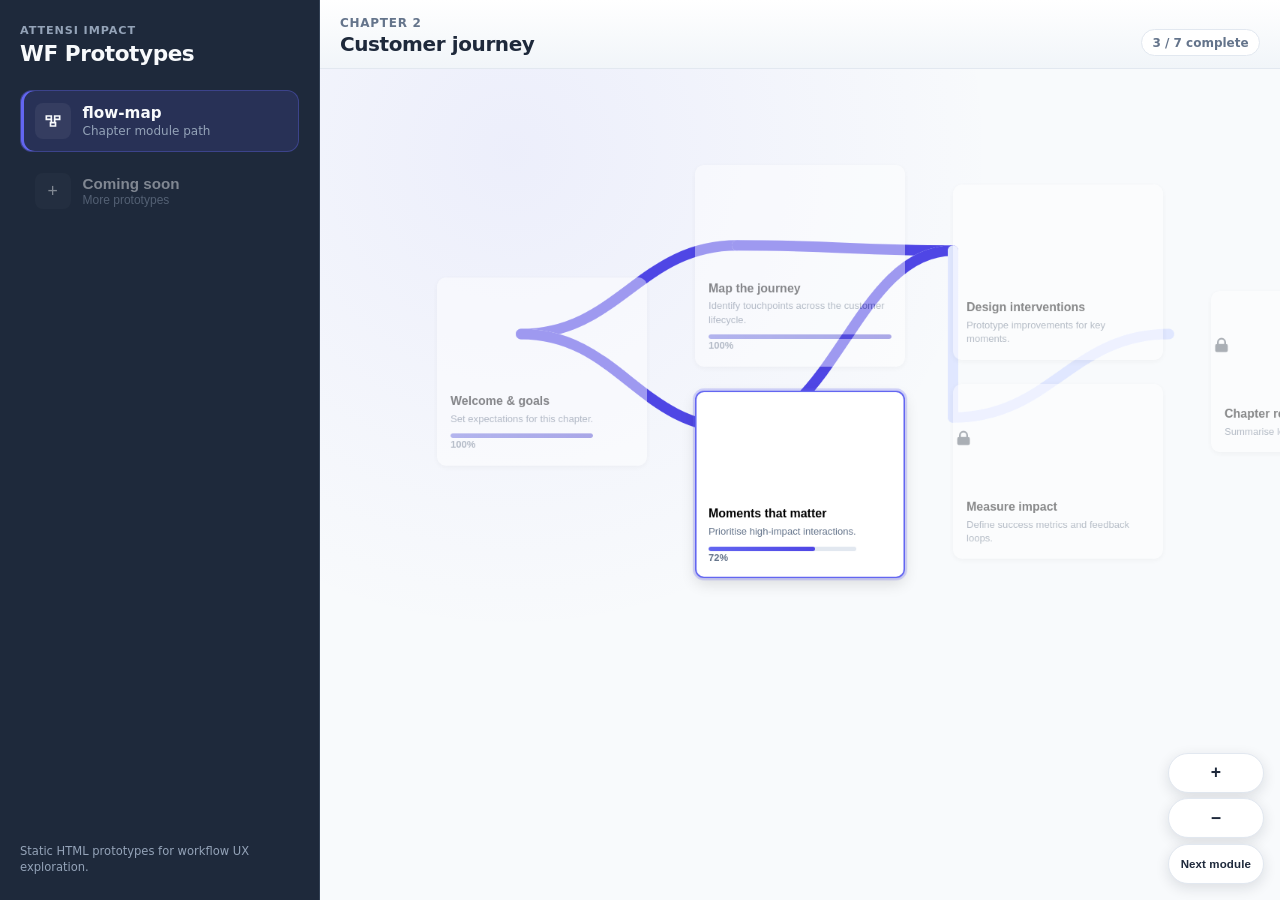
==== index.html @ a002567e "Add WF prototype hub with flow-map chapter path design. Co-authored-by: Cursor <cursoragent@cursor.c" ====
<!DOCTYPE html>
<html lang="en">
  <head>
    <meta charset="UTF-8" />
    <meta name="viewport" content="width=device-width, initial-scale=1.0" />
    <title>WF Prototypes</title>
    <link rel="stylesheet" href="css/launcher.css" />
  </head>
  <body>
    <main class="shell">
      <aside class="panel" aria-label="Prototype navigation">
        <header class="panel__header">
          <p class="panel__eyebrow">Attensi IMPACT</p>
          <h1 class="panel__title">WF Prototypes</h1>
        </header>

        <nav class="panel__nav">
          <ul class="prototype-list">
            <li>
              <a class="prototype-btn prototype-btn--active" href="flow-map/">
                <span class="prototype-btn__icon" aria-hidden="true">
                  <svg viewBox="0 0 24 24" fill="none" stroke="currentColor" stroke-width="2">
                    <path d="M4 6h6v4H4zM14 6h6v4h-6zM9 14h6v4H9z" />
                    <path d="M10 10v4M14 10v4" />
                  </svg>
                </span>
                <span class="prototype-btn__text">
                  <span class="prototype-btn__label">flow-map</span>
                  <span class="prototype-btn__desc">Chapter module path</span>
                </span>
              </a>
            </li>
            <li>
              <button class="prototype-btn prototype-btn--soon" type="button" disabled>
                <span class="prototype-btn__icon" aria-hidden="true">+</span>
                <span class="prototype-btn__text">
                  <span class="prototype-btn__label">Coming soon</span>
                  <span class="prototype-btn__desc">More prototypes</span>
                </span>
              </button>
            </li>
          </ul>
        </nav>

        <footer class="panel__footer">
          <p>Static HTML prototypes for workflow UX exploration.</p>
        </footer>
      </aside>

      <section class="preview" aria-label="Prototype preview">
        <iframe
          class="preview__frame"
          src="flow-map/"
          title="flow-map prototype"
          name="prototype-frame"
        ></iframe>
      </section>
    </main>
  </body>
</html>
---- css/launcher.css ----
*,
*::before,
*::after {
  box-sizing: border-box;
}

:root {
  --bg: #0f172a;
  --panel: #1e293b;
  --panel-border: #334155;
  --text: #f8fafc;
  --muted: #94a3b8;
  --accent: #6366f1;
  --accent-soft: rgba(99, 102, 241, 0.15);
}

html,
body {
  margin: 0;
  height: 100%;
  font-family:
    'Inter',
    system-ui,
    -apple-system,
    BlinkMacSystemFont,
    'Segoe UI',
    sans-serif;
  background: var(--bg);
  color: var(--text);
}

.shell {
  display: grid;
  grid-template-columns: minmax(260px, 320px) 1fr;
  height: 100vh;
  min-height: 100dvh;
}

.panel {
  display: flex;
  flex-direction: column;
  gap: 1.5rem;
  padding: 1.5rem 1.25rem;
  background: var(--panel);
  border-right: 1px solid var(--panel-border);
}

.panel__eyebrow {
  margin: 0 0 0.25rem;
  font-size: 0.7rem;
  font-weight: 600;
  letter-spacing: 0.08em;
  text-transform: uppercase;
  color: var(--muted);
}

.panel__title {
  margin: 0;
  font-size: 1.35rem;
  font-weight: 700;
  letter-spacing: -0.02em;
}

.panel__nav {
  flex: 1;
}

.prototype-list {
  list-style: none;
  margin: 0;
  padding: 0;
  display: flex;
  flex-direction: column;
  gap: 0.5rem;
}

.prototype-btn {
  display: flex;
  align-items: center;
  gap: 0.75rem;
  width: 100%;
  padding: 0.75rem 0.85rem;
  border: 1px solid transparent;
  border-radius: 0.75rem;
  background: transparent;
  color: inherit;
  text-decoration: none;
  text-align: left;
  cursor: pointer;
  transition:
    background 150ms ease,
    border-color 150ms ease;
}

.prototype-btn:hover:not(:disabled),
.prototype-btn--active {
  background: var(--accent-soft);
  border-color: rgba(99, 102, 241, 0.35);
}

.prototype-btn--active {
  box-shadow: inset 3px 0 0 var(--accent);
}

.prototype-btn--soon {
  opacity: 0.45;
  cursor: not-allowed;
}

.prototype-btn__icon {
  display: grid;
  place-items: center;
  width: 2.25rem;
  height: 2.25rem;
  border-radius: 0.5rem;
  background: rgba(255, 255, 255, 0.06);
  font-size: 1.1rem;
  flex-shrink: 0;
}

.prototype-btn__icon svg {
  width: 1.25rem;
  height: 1.25rem;
}

.prototype-btn__text {
  display: flex;
  flex-direction: column;
  gap: 0.1rem;
  min-width: 0;
}

.prototype-btn__label {
  font-size: 0.95rem;
  font-weight: 600;
}

.prototype-btn__desc {
  font-size: 0.75rem;
  color: var(--muted);
}

.panel__footer {
  font-size: 0.72rem;
  line-height: 1.45;
  color: var(--muted);
}

.panel__footer p {
  margin: 0;
}

.preview {
  position: relative;
  min-width: 0;
  background: #f1f5f9;
}

.preview__frame {
  position: absolute;
  inset: 0;
  width: 100%;
  height: 100%;
  border: 0;
  background: #fff;
}

@media (max-width: 768px) {
  .shell {
    grid-template-columns: 1fr;
    grid-template-rows: auto 1fr;
  }

  .panel {
    border-right: none;
    border-bottom: 1px solid var(--panel-border);
    padding-block: 1rem;
  }

  .panel__footer {
    display: none;
  }
}
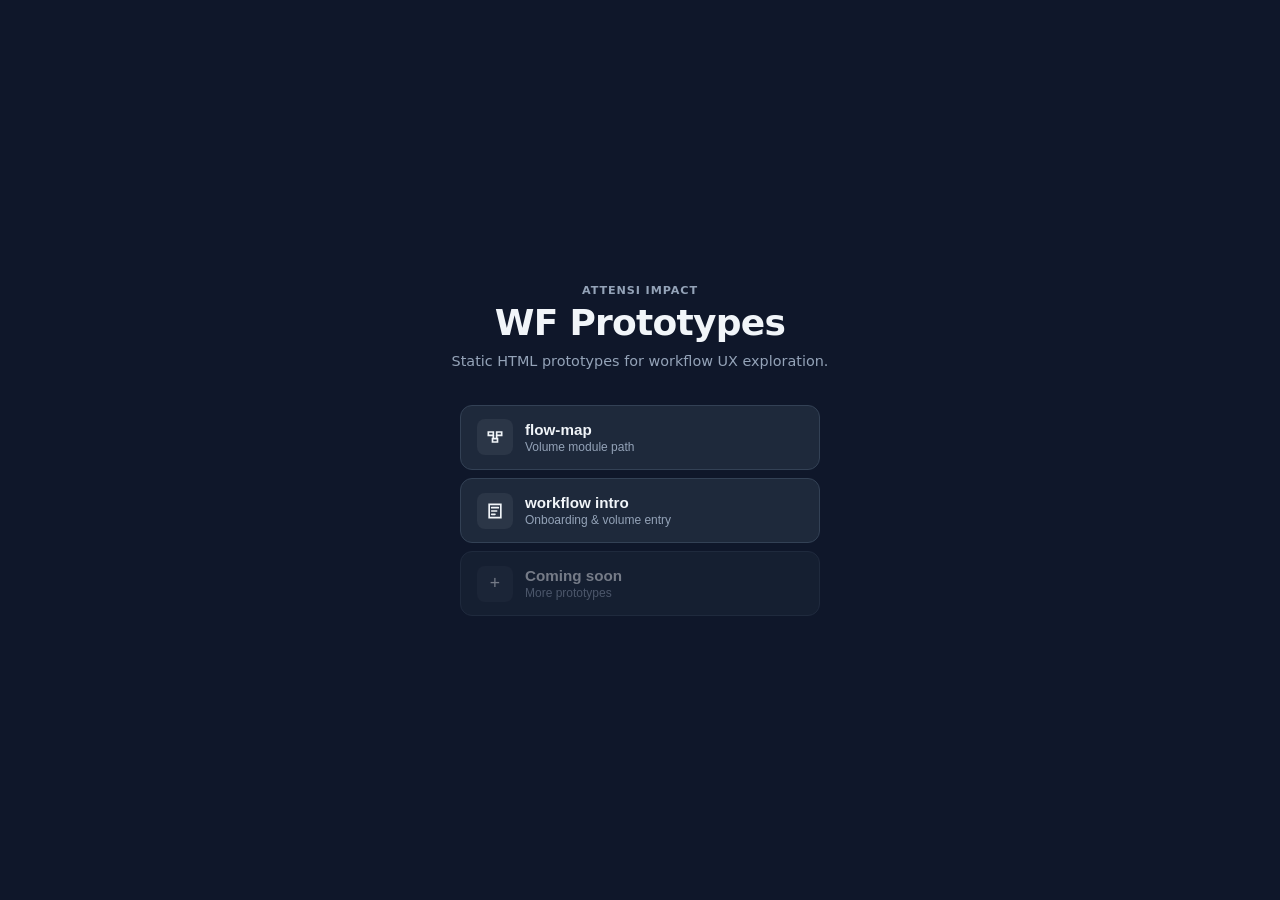
==== commit 807f5bc5: "Add workflow intro, corporate skin, and prototype tooling. Introduces the full chapter path experien" ====
--- a/index.html
+++ b/index.html
@@ -1,23 +1,31 @@
 <!DOCTYPE html>
-<html lang="en">
+<html lang="en" data-skin="space" data-appearance="dark" data-corporate-appearance="image" data-module-layout="clean">
   <head>
     <meta charset="UTF-8" />
     <meta name="viewport" content="width=device-width, initial-scale=1.0" />
     <title>WF Prototypes</title>
+    <link rel="stylesheet" href="css/theme.css" />
+    <link rel="stylesheet" href="css/cheat-panel.css" />
     <link rel="stylesheet" href="css/launcher.css" />
   </head>
   <body>
     <main class="shell">
-      <aside class="panel" aria-label="Prototype navigation">
-        <header class="panel__header">
-          <p class="panel__eyebrow">Attensi IMPACT</p>
-          <h1 class="panel__title">WF Prototypes</h1>
+      <section class="home" id="home" aria-label="Prototype hub">
+        <header class="home__header">
+          <p class="home__eyebrow">Attensi IMPACT</p>
+          <h1 class="home__title">WF Prototypes</h1>
+          <p class="home__lead">Static HTML prototypes for workflow UX exploration.</p>
         </header>
 
-        <nav class="panel__nav">
+        <nav class="home__nav" aria-label="Choose a prototype">
           <ul class="prototype-list">
             <li>
-              <a class="prototype-btn prototype-btn--active" href="flow-map/">
+              <button
+                class="prototype-btn"
+                type="button"
+                data-prototype="flow-map/"
+                data-title="flow-map prototype"
+              >
                 <span class="prototype-btn__icon" aria-hidden="true">
                   <svg viewBox="0 0 24 24" fill="none" stroke="currentColor" stroke-width="2">
                     <path d="M4 6h6v4H4zM14 6h6v4h-6zM9 14h6v4H9z" />
@@ -26,9 +34,28 @@
                 </span>
                 <span class="prototype-btn__text">
                   <span class="prototype-btn__label">flow-map</span>
-                  <span class="prototype-btn__desc">Chapter module path</span>
+                  <span class="prototype-btn__desc">Volume module path</span>
                 </span>
-              </a>
+              </button>
+            </li>
+            <li>
+              <button
+                class="prototype-btn"
+                type="button"
+                data-prototype="workflow-intro/"
+                data-title="workflow intro prototype"
+              >
+                <span class="prototype-btn__icon" aria-hidden="true">
+                  <svg viewBox="0 0 24 24" fill="none" stroke="currentColor" stroke-width="2">
+                    <path d="M5 4h14v16H5z" />
+                    <path d="M8 8h8M8 12h6M8 16h4" stroke-linecap="round" />
+                  </svg>
+                </span>
+                <span class="prototype-btn__text">
+                  <span class="prototype-btn__label">workflow intro</span>
+                  <span class="prototype-btn__desc">Onboarding & volume entry</span>
+                </span>
+              </button>
             </li>
             <li>
               <button class="prototype-btn prototype-btn--soon" type="button" disabled>
@@ -41,20 +68,23 @@
             </li>
           </ul>
         </nav>
+      </section>
 
-        <footer class="panel__footer">
-          <p>Static HTML prototypes for workflow UX exploration.</p>
-        </footer>
-      </aside>
+    </main>
 
-      <section class="preview" aria-label="Prototype preview">
-        <iframe
-          class="preview__frame"
-          src="flow-map/"
-          title="flow-map prototype"
-          name="prototype-frame"
-        ></iframe>
-      </section>
-    </main>
+    <script>
+      (function () {
+        function purgeStaleCheatPanel() {
+          var panel = document.getElementById('wf-cheat-panel');
+          if (panel && !panel.querySelector('[data-skin]')) panel.remove();
+        }
+        purgeStaleCheatPanel();
+        window.addEventListener('pageshow', function (e) {
+          if (e.persisted) purgeStaleCheatPanel();
+        });
+      })();
+    </script>
+    <script src="js/cheat-panel.js?v=corporate-hero-office-1" type="module"></script>
+    <script src="js/launcher.js" type="module"></script>
   </body>
 </html>
--- a/css/theme.css
+++ b/css/theme.css
@@ -0,0 +1,190 @@
+/* Global skins, space appearance, corporate appearance, + theme colour (cheat panel) */
+
+:root {
+  --theme-color: #6baed0;
+  --theme-color-soft: rgba(107, 174, 208, 0.15);
+  --theme-color-ring: rgba(107, 174, 208, 0.45);
+  --theme-color-strong: rgba(107, 174, 208, 0.65);
+  --theme-color-fill: rgba(107, 174, 208, 0.72);
+}
+
+/* —— Space skin · dark (starfield) —— */
+html[data-skin='space'][data-appearance='dark'],
+html:not([data-skin])[data-appearance='dark'] {
+  --surface-primary: #0a0e1a;
+  --surface-secondary: #121a2e;
+  --text-primary: #f1f5f9;
+  --text-muted: #94a3b8;
+  --hub-bg: #0f172a;
+  --hub-panel: #1e293b;
+  --hub-panel-border: #334155;
+  --hub-icon-bg: rgba(255, 255, 255, 0.06);
+  --map-bg: #1a2234;
+  --map-grid-dot: rgba(255, 255, 255, 0.06);
+  --map-header-fade: linear-gradient(180deg, rgba(26, 34, 52, 0.95) 0%, transparent 100%);
+  --map-text: #e2e8f0;
+  --map-text-muted: #94a3b8;
+  --map-card-bg: #ffffff;
+  --map-control-bg: #1e293b;
+  --map-control-text: #f1f5f9;
+  --map-control-border: rgba(255, 255, 255, 0.1);
+  --lane-track: #2d3f52;
+  --lane-fill: color-mix(in srgb, var(--theme-color) 55%, #2d3f52);
+  --lane-fill-done: var(--theme-color);
+  --intro-sky-visible: 1;
+  --void-glow: rgba(120, 160, 220, 0.35);
+}
+
+/* —— Space skin · light (abstract void) —— */
+html[data-skin='space'][data-appearance='light'],
+html:not([data-skin])[data-appearance='light'] {
+  --surface-primary: #ffffff;
+  --surface-secondary: #f2f5f7;
+  --text-primary: #1e293b;
+  --text-muted: #64748b;
+  --hub-bg: #f2f5f7;
+  --hub-panel: #ffffff;
+  --hub-panel-border: #e2e8f0;
+  --hub-icon-bg: rgba(15, 23, 42, 0.05);
+  --map-bg: #f2f5f7;
+  --map-grid-dot: rgba(15, 23, 42, 0.06);
+  --map-header-fade: linear-gradient(180deg, rgba(255, 255, 255, 0.95) 0%, transparent 100%);
+  --map-text: #1e293b;
+  --map-text-muted: #64748b;
+  --map-card-bg: #ffffff;
+  --map-control-bg: #ffffff;
+  --map-control-text: #1e293b;
+  --map-control-border: rgba(15, 23, 42, 0.08);
+  --lane-track: #d4dee8;
+  --lane-fill: color-mix(in srgb, var(--theme-color) 50%, #d4dee8);
+  --lane-fill-done: var(--theme-color);
+  --intro-sky-visible: 1;
+  --void-top: #ffffff;
+  --void-mid: #f2f5f7;
+  --void-horizon: #e2e7f0;
+  --void-floor: #d8dee9;
+  --void-glow: rgba(255, 255, 255, 0.9);
+  --void-haze: rgba(200, 210, 228, 0.5);
+}
+
+/* Shared module accent (inside cards + UI details) */
+.module-card--start,
+.module-card.focus-ring,
+.module-card.is-focused {
+  box-shadow:
+    0 0 0 2px var(--theme-color-ring),
+    0 0 1.5px rgba(0, 0, 0, 0.05),
+    0 4.8px 10.2px rgba(0, 0, 0, 0.05);
+}
+
+.module-card.focus-ring,
+.module-card.is-focused {
+  box-shadow:
+    0 0 0 2px var(--theme-color-strong),
+    0 0 1.5px rgba(0, 0, 0, 0.05),
+    0 6px 14px rgba(0, 0, 0, 0.08);
+}
+
+.module-thumb::after {
+  content: '';
+  position: absolute;
+  left: 0;
+  right: 0;
+  bottom: 0;
+  height: 3px;
+  background: var(--theme-color);
+  border-radius: 0 0 var(--thumb-radius, 6px) var(--thumb-radius, 6px);
+  opacity: 0;
+  pointer-events: none;
+  z-index: 1;
+}
+
+.module-card--start .module-thumb::after,
+.module-card.focus-ring .module-thumb::after,
+.module-card.is-focused .module-thumb::after {
+  opacity: 1;
+}
+
+/* Hover pop — same trigger as module hover sound (ui-sounds.js) */
+@keyframes module-hover-pop {
+  0% {
+    transform: translate3d(0, 0, 0) scale(1);
+  }
+  50% {
+    transform: translate3d(0, -2px, 0) scale(1.028);
+  }
+  100% {
+    transform: translate3d(0, -1px, 0) scale(1.018);
+  }
+}
+
+.module-card:not(.locked) {
+  transform: translate3d(0, 0, 0) scale(1);
+  transition:
+    transform 0.22s cubic-bezier(0.33, 1, 0.68, 1),
+    box-shadow 0.22s ease;
+}
+
+.module-card:not(.locked).is-hover-pop {
+  position: relative;
+  z-index: 2;
+  animation: module-hover-pop 0.3s cubic-bezier(0.25, 0.85, 0.35, 1) forwards;
+  box-shadow:
+    0 0 1.5px rgba(0, 0, 0, 0.05),
+    0 6px 14px rgba(0, 0, 0, 0.08);
+}
+
+@media (prefers-reduced-motion: reduce) {
+  .module-card:not(.locked).is-hover-pop {
+    animation: none;
+    transform: translate3d(0, -1px, 0) scale(1.01);
+  }
+}
+
+/* Locked module reject — scale + force-field sound (ui-sounds.js) */
+.module-card.locked {
+  transform: translate3d(0, 0, 0) scale(1);
+  transition: transform 0.14s cubic-bezier(0.33, 1, 0.68, 1);
+}
+
+.module-card.locked.is-locked-press {
+  transform: translate3d(0, 0, 0) scale(0.99);
+}
+
+@media (prefers-reduced-motion: reduce) {
+  .module-card.locked.is-locked-press {
+    transform: none;
+  }
+}
+
+/* —— Corporate skin (clean slate — modules & intro TBD) —— */
+html[data-skin='corporate'] {
+  --surface-primary: #ffffff;
+  --surface-secondary: #f9fafb;
+  --text-primary: #111827;
+  --text-muted: #6b7280;
+  --hub-bg: #f3f4f6;
+  --hub-panel: #ffffff;
+  --hub-panel-border: #e5e7eb;
+  --hub-icon-bg: rgba(17, 24, 39, 0.04);
+  --map-bg: #f9fafb;
+  --map-grid-dot: rgba(17, 24, 39, 0.05);
+  --map-header-fade: linear-gradient(180deg, rgba(255, 255, 255, 0.98) 0%, transparent 100%);
+  --map-text: #111827;
+  --map-text-muted: #6b7280;
+  --map-card-bg: #ffffff;
+  --map-control-bg: #ffffff;
+  --map-control-text: #111827;
+  --map-control-border: #e5e7eb;
+  --lane-track: #e5e7eb;
+  --lane-fill: color-mix(in srgb, var(--theme-color) 40%, #e5e7eb);
+  --lane-fill-done: var(--theme-color);
+  --intro-sky-visible: 0;
+}
+
+html[data-skin='corporate'] .intro-sky-space,
+html[data-skin='corporate'] .intro-sky-void {
+  display: none !important;
+}
+
+/* Workflow intro corporate board — see workflow-intro-corporate.css */
--- a/css/cheat-panel.css
+++ b/css/cheat-panel.css
@@ -0,0 +1,395 @@
+.cheat-panel-fab {
+  position: fixed;
+  left: 1rem;
+  bottom: 1rem;
+  z-index: 100001;
+  display: inline-flex;
+  align-items: center;
+  gap: 0.4rem;
+  min-height: 2.65rem;
+  padding: 0.45rem 0.85rem 0.45rem 0.7rem;
+  border: 1px solid var(--hub-panel-border, #334155);
+  border-radius: 999px;
+  background: var(--hub-panel, #1e293b);
+  color: var(--text-primary, #f8fafc);
+  font-family: inherit;
+  line-height: 1;
+  cursor: pointer;
+  box-shadow: 0 4px 16px rgba(0, 0, 0, 0.25);
+  transition:
+    transform 150ms ease,
+    border-color 150ms ease,
+    box-shadow 150ms ease;
+}
+
+.cheat-panel-fab__mark {
+  font-size: 1.05rem;
+  font-weight: 700;
+  color: var(--theme-color, #6baed0);
+}
+
+.cheat-panel-fab__label {
+  font-size: 0.72rem;
+  font-weight: 600;
+  letter-spacing: 0.02em;
+}
+
+.cheat-panel-fab:hover {
+  transform: scale(1.06);
+  border-color: var(--theme-color-ring);
+  box-shadow: 0 6px 20px rgba(0, 0, 0, 0.3);
+}
+
+.cheat-panel-fab[aria-expanded='true'] {
+  border-color: var(--theme-color);
+  box-shadow: 0 0 0 2px var(--theme-color-soft);
+}
+
+.cheat-panel {
+  position: fixed;
+  right: 1rem;
+  bottom: 1rem;
+  z-index: 100000;
+  width: min(18rem, calc(100vw - 2rem));
+  padding: 1rem 1.1rem 1.05rem;
+  border: 1px solid var(--hub-panel-border, #334155);
+  border-radius: 0.85rem;
+  background: var(--hub-panel, #1e293b);
+  color: var(--text-primary, #f8fafc);
+  box-shadow: 0 12px 40px rgba(0, 0, 0, 0.35);
+  font-family:
+    'Inter',
+    system-ui,
+    -apple-system,
+    sans-serif;
+  font-size: 0.8rem;
+  opacity: 0;
+  visibility: hidden;
+  transform: translateY(8px) scale(0.98);
+  transition:
+    opacity 180ms ease,
+    transform 180ms ease,
+    visibility 180ms;
+  pointer-events: none;
+}
+
+.cheat-panel.is-open {
+  opacity: 1;
+  visibility: visible;
+  transform: translateY(0) scale(1);
+  pointer-events: auto;
+}
+
+.cheat-panel__nav {
+  margin: -0.15rem 0 0.75rem;
+  padding-bottom: 0.75rem;
+  border-bottom: 1px solid var(--hub-panel-border, #334155);
+}
+
+.cheat-panel__home {
+  display: flex;
+  align-items: center;
+  justify-content: center;
+  width: 100%;
+  padding: 0.5rem 0.65rem;
+  border: 1px solid var(--hub-panel-border, #334155);
+  border-radius: 0.45rem;
+  background: var(--hub-bg, #0f172a);
+  color: var(--text-primary, #f8fafc);
+  font-family: inherit;
+  font-size: 0.75rem;
+  font-weight: 600;
+  letter-spacing: 0.01em;
+  cursor: pointer;
+  transition:
+    border-color 120ms ease,
+    background 120ms ease,
+    color 120ms ease;
+}
+
+.cheat-panel__home:hover {
+  border-color: var(--theme-color-ring);
+  background: var(--theme-color-soft);
+  color: var(--text-primary, #f8fafc);
+}
+
+.cheat-panel__path-actions {
+  display: flex;
+  flex-direction: column;
+  gap: 0.35rem;
+}
+
+.cheat-panel__reset-path {
+  width: 100%;
+  padding: 0.5rem 0.65rem;
+  border: 1px solid var(--hub-panel-border, #334155);
+  border-radius: 0.45rem;
+  background: transparent;
+  color: var(--text-muted, #94a3b8);
+  font-size: 0.8125rem;
+  font-weight: 500;
+  cursor: pointer;
+}
+
+.cheat-panel__reset-path:hover {
+  border-color: var(--theme-color-ring);
+  color: var(--text-primary, #f8fafc);
+}
+
+.cheat-panel__header {
+  display: flex;
+  align-items: center;
+  justify-content: space-between;
+  gap: 0.5rem;
+  margin-bottom: 0.85rem;
+}
+
+.cheat-panel__title {
+  margin: 0;
+  font-size: 0.72rem;
+  font-weight: 700;
+  letter-spacing: 0.06em;
+  text-transform: uppercase;
+  color: var(--text-muted, #94a3b8);
+}
+
+.cheat-panel__close {
+  padding: 0.2rem 0.45rem;
+  border: none;
+  border-radius: 0.35rem;
+  background: transparent;
+  color: var(--text-muted, #94a3b8);
+  font-size: 1rem;
+  line-height: 1;
+  cursor: pointer;
+}
+
+.cheat-panel__close:hover {
+  color: var(--text-primary, #f8fafc);
+  background: var(--theme-color-soft);
+}
+
+.cheat-panel__section {
+  margin-bottom: 0.9rem;
+}
+
+.cheat-panel__section:last-of-type {
+  margin-bottom: 0.5rem;
+}
+
+.cheat-panel__label {
+  display: block;
+  margin-bottom: 0.4rem;
+  font-size: 0.7rem;
+  font-weight: 600;
+  color: var(--text-muted, #94a3b8);
+}
+
+.cheat-panel__segmented {
+  display: grid;
+  grid-template-columns: 1fr 1fr;
+  gap: 0.35rem;
+  padding: 0.2rem;
+  border-radius: 0.55rem;
+  background: var(--hub-bg, #0f172a);
+}
+
+.cheat-panel__segmented--compact {
+  margin-bottom: 0.5rem;
+}
+
+.cheat-panel__segmented--compact .cheat-panel__seg-btn {
+  font-size: 0.7rem;
+  padding: 0.38rem 0.4rem;
+}
+
+.cheat-panel__seg-btn {
+  padding: 0.45rem 0.5rem;
+  border: 1px solid transparent;
+  border-radius: 0.4rem;
+  background: transparent;
+  color: var(--text-muted, #94a3b8);
+  font-size: 0.75rem;
+  font-weight: 600;
+  cursor: pointer;
+  transition:
+    background 120ms ease,
+    color 120ms ease,
+    border-color 120ms ease;
+}
+
+.cheat-panel__seg-btn:hover {
+  color: var(--text-primary, #f8fafc);
+}
+
+.cheat-panel__seg-btn.is-active {
+  border-color: var(--theme-color-ring);
+  background: var(--surface-primary, #fff);
+  color: var(--text-primary, #1e293b);
+  box-shadow: 0 1px 4px rgba(0, 0, 0, 0.08);
+}
+
+html[data-skin='space'][data-appearance='dark'] .cheat-panel__seg-btn.is-active,
+html:not([data-skin])[data-appearance='dark'] .cheat-panel__seg-btn.is-active {
+  background: var(--surface-secondary, #121a2e);
+  color: var(--text-primary, #f1f5f9);
+}
+
+.cheat-panel__section--nested {
+  margin-top: -0.35rem;
+  padding-top: 0;
+  border-top: none;
+}
+
+.cheat-panel__section--nested .cheat-panel__label {
+  font-size: 0.68rem;
+  font-weight: 500;
+  color: var(--text-muted, #64748b);
+  text-transform: none;
+  letter-spacing: 0;
+}
+
+.cheat-panel__color-row {
+  display: flex;
+  align-items: center;
+  gap: 0.5rem;
+}
+
+.cheat-panel__color-input {
+  width: 2.5rem;
+  height: 2rem;
+  padding: 0;
+  border: 1px solid var(--hub-panel-border, #334155);
+  border-radius: 0.35rem;
+  background: transparent;
+  cursor: pointer;
+}
+
+.cheat-panel__color-hex {
+  flex: 1;
+  padding: 0.4rem 0.5rem;
+  border: 1px solid var(--hub-panel-border, #334155);
+  border-radius: 0.35rem;
+  background: var(--hub-bg, #0f172a);
+  color: var(--text-primary, #f8fafc);
+  font-family: ui-monospace, monospace;
+  font-size: 0.72rem;
+}
+
+.cheat-panel__swatches {
+  display: flex;
+  flex-wrap: wrap;
+  gap: 0.35rem;
+  margin-top: 0.45rem;
+}
+
+.cheat-panel__swatch {
+  width: 1.35rem;
+  height: 1.35rem;
+  padding: 0;
+  border: 2px solid transparent;
+  border-radius: 999px;
+  cursor: pointer;
+  transition: transform 120ms ease, border-color 120ms ease;
+}
+
+.cheat-panel__swatch:hover {
+  transform: scale(1.08);
+}
+
+.cheat-panel__swatch.is-active {
+  border-color: var(--text-primary, #f8fafc);
+}
+
+.cheat-panel__sound-grid {
+  display: grid;
+  grid-template-columns: repeat(2, 1fr);
+  gap: 0.35rem;
+}
+
+.cheat-panel__sound-btn {
+  padding: 0.4rem 0.45rem;
+  border: 1px solid var(--hub-panel-border, #334155);
+  border-radius: 0.4rem;
+  background: var(--hub-bg, #0f172a);
+  color: var(--text-muted, #94a3b8);
+  font-size: 0.68rem;
+  font-weight: 600;
+  text-align: center;
+  cursor: pointer;
+  transition:
+    background 120ms ease,
+    color 120ms ease,
+    border-color 120ms ease;
+}
+
+.cheat-panel__sound-btn:hover {
+  color: var(--text-primary, #f8fafc);
+  border-color: var(--theme-color-ring);
+}
+
+.cheat-panel__sound-btn.is-active {
+  border-color: var(--theme-color);
+  background: var(--theme-color-soft);
+  color: var(--text-primary, #f8fafc);
+}
+
+.cheat-panel__volume {
+  display: grid;
+  grid-template-columns: 1fr minmax(5.5rem, auto);
+  grid-template-rows: auto auto;
+  align-items: center;
+  gap: 0.35rem 0.65rem;
+  margin-top: 0.55rem;
+  cursor: pointer;
+}
+
+.cheat-panel__volume-label {
+  grid-column: 1 / -1;
+  font-size: 0.7rem;
+  font-weight: 600;
+  color: var(--text-muted, #94a3b8);
+}
+
+.cheat-panel__volume-slider {
+  width: 100%;
+  height: 0.35rem;
+  margin: 0;
+  accent-color: var(--theme-color, #6baed0);
+  cursor: pointer;
+}
+
+.cheat-panel__volume-slider:disabled {
+  opacity: 0.45;
+  cursor: not-allowed;
+}
+
+.cheat-panel__volume-value {
+  font-size: 0.75rem;
+  font-weight: 600;
+  font-variant-numeric: tabular-nums;
+  color: var(--text, #e2e8f0);
+  text-align: right;
+}
+
+.cheat-panel__sound-note {
+  margin: 0.4rem 0 0;
+  font-size: 0.62rem;
+  line-height: 1.35;
+  color: var(--text-muted, #94a3b8);
+}
+
+.cheat-panel__hint {
+  margin: 0;
+  font-size: 0.65rem;
+  line-height: 1.4;
+  color: var(--text-muted, #94a3b8);
+}
+
+.cheat-panel__hint kbd {
+  padding: 0.1rem 0.3rem;
+  border-radius: 0.2rem;
+  background: var(--hub-bg, #0f172a);
+  font-family: inherit;
+  font-size: 0.62rem;
+}
--- a/css/launcher.css
+++ b/css/launcher.css
@@ -5,13 +5,12 @@
 }
 
 :root {
-  --bg: #0f172a;
-  --panel: #1e293b;
-  --panel-border: #334155;
-  --text: #f8fafc;
-  --muted: #94a3b8;
-  --accent: #6366f1;
-  --accent-soft: rgba(99, 102, 241, 0.15);
+  --bg: var(--hub-bg, #0f172a);
+  --panel: var(--hub-panel, #1e293b);
+  --panel-border: var(--hub-panel-border, #334155);
+  --text: var(--text-primary, #f8fafc);
+  --muted: var(--text-muted, #94a3b8);
+  --accent-soft: var(--theme-color-soft, rgba(99, 102, 241, 0.15));
 }
 
 html,
@@ -27,26 +26,34 @@
     sans-serif;
   background: var(--bg);
   color: var(--text);
+  transition:
+    background 280ms ease,
+    color 280ms ease;
 }
 
 .shell {
-  display: grid;
-  grid-template-columns: minmax(260px, 320px) 1fr;
   height: 100vh;
   min-height: 100dvh;
 }
 
-.panel {
+/* Full-screen launcher (first screen) */
+.home {
   display: flex;
   flex-direction: column;
-  gap: 1.5rem;
-  padding: 1.5rem 1.25rem;
-  background: var(--panel);
-  border-right: 1px solid var(--panel-border);
+  align-items: center;
+  justify-content: center;
+  gap: 2rem;
+  min-height: 100%;
+  padding: 2rem 1.5rem;
+  text-align: center;
 }
 
-.panel__eyebrow {
-  margin: 0 0 0.25rem;
+.home__header {
+  max-width: 28rem;
+}
+
+.home__eyebrow {
+  margin: 0 0 0.35rem;
   font-size: 0.7rem;
   font-weight: 600;
   letter-spacing: 0.08em;
@@ -54,15 +61,22 @@
   color: var(--muted);
 }
 
-.panel__title {
-  margin: 0;
-  font-size: 1.35rem;
+.home__title {
+  margin: 0 0 0.5rem;
+  font-size: clamp(1.75rem, 4vw, 2.25rem);
   font-weight: 700;
   letter-spacing: -0.02em;
 }
 
-.panel__nav {
-  flex: 1;
+.home__lead {
+  margin: 0;
+  font-size: 0.9rem;
+  line-height: 1.5;
+  color: var(--muted);
+}
+
+.home__nav {
+  width: min(100%, 360px);
 }
 
 .prototype-list {
@@ -72,6 +86,7 @@
   display: flex;
   flex-direction: column;
   gap: 0.5rem;
+  text-align: left;
 }
 
 .prototype-btn {
@@ -79,27 +94,24 @@
   align-items: center;
   gap: 0.75rem;
   width: 100%;
-  padding: 0.75rem 0.85rem;
-  border: 1px solid transparent;
+  padding: 0.85rem 1rem;
+  border: 1px solid var(--panel-border);
   border-radius: 0.75rem;
-  background: transparent;
+  background: var(--panel);
   color: inherit;
   text-decoration: none;
   text-align: left;
   cursor: pointer;
   transition:
     background 150ms ease,
-    border-color 150ms ease;
+    border-color 150ms ease,
+    transform 150ms ease;
 }
 
-.prototype-btn:hover:not(:disabled),
-.prototype-btn--active {
+.prototype-btn:hover:not(:disabled) {
   background: var(--accent-soft);
-  border-color: rgba(99, 102, 241, 0.35);
-}
-
-.prototype-btn--active {
-  box-shadow: inset 3px 0 0 var(--accent);
+  border-color: var(--theme-color-ring);
+  transform: translateY(-1px);
 }
 
 .prototype-btn--soon {
@@ -113,7 +125,7 @@
   width: 2.25rem;
   height: 2.25rem;
   border-radius: 0.5rem;
-  background: rgba(255, 255, 255, 0.06);
+  background: var(--hub-icon-bg, rgba(255, 255, 255, 0.06));
   font-size: 1.1rem;
   flex-shrink: 0;
 }
@@ -140,44 +152,3 @@
   color: var(--muted);
 }
 
-.panel__footer {
-  font-size: 0.72rem;
-  line-height: 1.45;
-  color: var(--muted);
-}
-
-.panel__footer p {
-  margin: 0;
-}
-
-.preview {
-  position: relative;
-  min-width: 0;
-  background: #f1f5f9;
-}
-
-.preview__frame {
-  position: absolute;
-  inset: 0;
-  width: 100%;
-  height: 100%;
-  border: 0;
-  background: #fff;
-}
-
-@media (max-width: 768px) {
-  .shell {
-    grid-template-columns: 1fr;
-    grid-template-rows: auto 1fr;
-  }
-
-  .panel {
-    border-right: none;
-    border-bottom: 1px solid var(--panel-border);
-    padding-block: 1rem;
-  }
-
-  .panel__footer {
-    display: none;
-  }
-}
